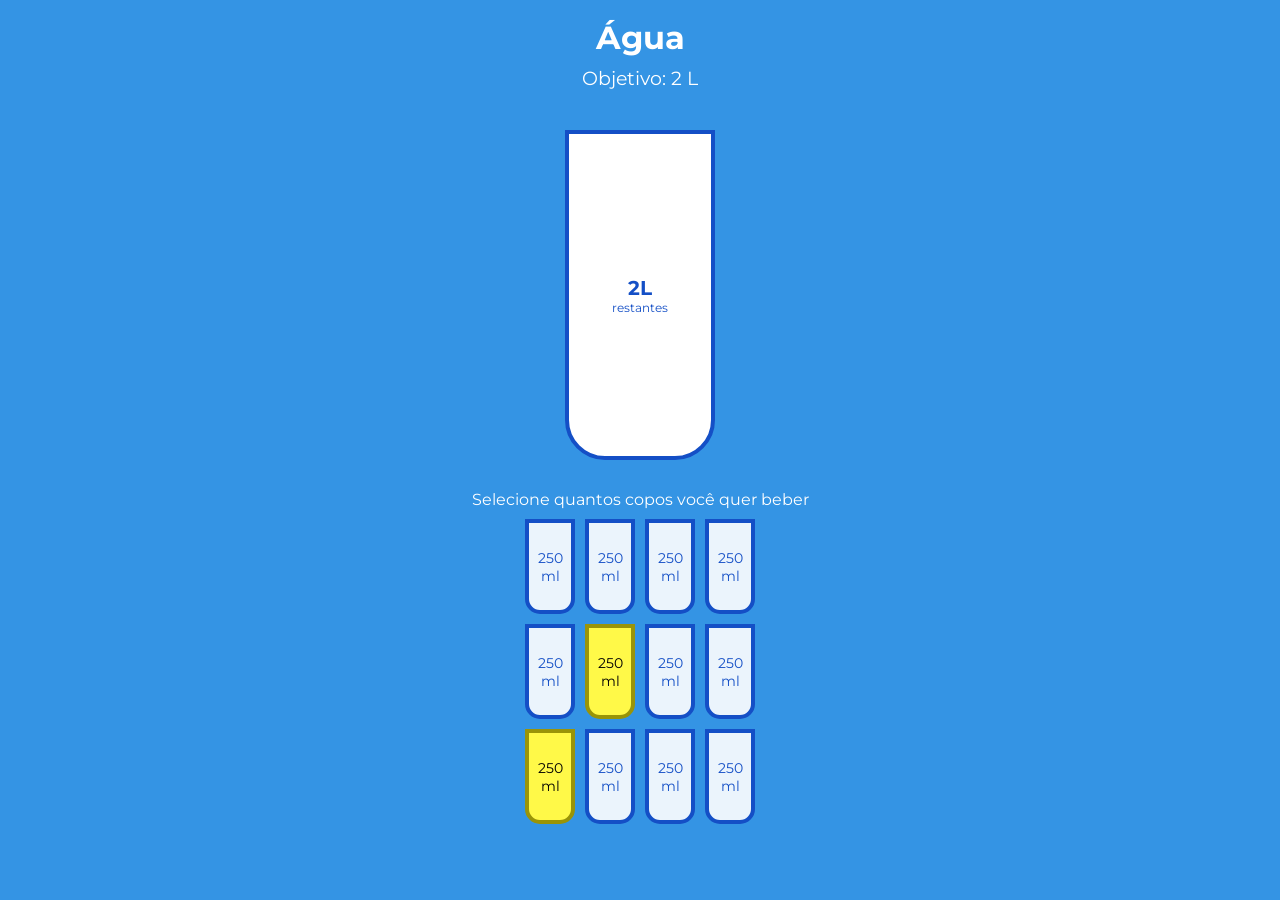
==== agua.html @ 454cf3b5 "Add files via upload" ====
<!DOCTYPE html>
<html lang="pt-br">
  <head>
    <meta charset="UTF-8" />
    <meta name="viewport" content="width=device-width, initial-scale=1.0" />
    <link rel="stylesheet" href="style.css" />
    <title>Beba água</title>
  </head>
  <body>
    <h1>Água</h1>
    <h3>Objetivo: 2 L</h3>

    <div class="cup">
      <div class="restante" id="restante">
        <span id="litros"></span>
        <small>restantes</small>
      </div>

      <div class="porcentagem" id="porcentagem"></div>
      <div class="agua-caindo" aria-hidden="true">
        <span class="gota gota-1"></span>
        <span class="gota gota-2"></span>
        <span class="gota gota-3"></span>
        <span class="gota gota-4"></span>
      </div>
    </div>

    <p class="text">Selecione quantos copos você quer beber</p>

    <div class="cups">
      <div class="cup cup-false">250 ml</div>
      <div class="cup cup-small">250 ml</div>
      <div class="cup cup-small">250 ml</div>
      <div class="cup cup-small">250 ml</div>
      <div class="cup cup-small">250 ml</div>
      <div class="cup cup-small">250 ml</div>
      <div class="cup cup-small">250 ml</div>
      <div class="cup cup-small">250 ml</div>
      <div class="cup cup-small">250 ml</div>
       <div class="cup cup-small">250 ml</div>
        <div class="cup cup-small">250 ml</div>
      <div class="cup cup-false">250 ml</div>
    </div>

    <div class="easteregg" id="easteregg" aria-hidden="true">
      <img src= "images.jpg" alt="Easter egg" >
    </div>

    <script src="script.js"></script>
  </body>
</html>
---- style.css ----
@import url('https://fonts.googleapis.com/css?family=Montserrat:400,600&display=swap');

:root {
  --border-color: #144fc6;
  --fill-color: #6ab3f8;
}

* {
  box-sizing: border-box;
}

body {
  background-color: #3494e4;
  color: #fff;
  font-family: 'Montserrat', sans-serif;
  display: flex;
  flex-direction: column;
  align-items: center;
  margin-bottom: 40px;
}

h1 {
  margin: 10px 0 0;
}

h3 {
  font-weight: 400;
  margin: 10px 0;
}

.cup {
  background-color: #fff;
  border: 4px solid var(--border-color);
  color: var(--border-color);
  border-radius: 0 0 40px 40px;
  height: 330px;
  width: 150px;
  margin: 30px 0;
  display: flex;
  flex-direction: column;
  overflow: hidden;
  position: relative;
}

.cup.overflowing {
  overflow: hidden;
  border-radius: 0 0 40px 40px;
}

.agua-caindo {
  display: none;
  position: absolute;
  width: 100%;
  height: 300px;
  left: 0;
  top: 0;
  z-index: 20;
  pointer-events: none;
  overflow: hidden;
  border-radius: inherit;
}

.cup.overflowing .agua-caindo {
  display: block;
}

.gota {
  position: absolute;
  top: 0;
  width: 14px;
  height: 18px;
  border-radius: 50% 50% 55% 55%;
  background: #80c7ff;
  box-shadow: inset -3px -3px 0 #3a9df0;
  opacity: 0;
}

.cup.overflowing .gota {
  animation: falling-drop 1.2s ease-in forwards;
}

.cup.overflowing .gota-1 {
  left: 18px;
  animation-delay: 0s;
}

.cup.overflowing .gota-2 {
  left: 48px;
  animation-delay: 0.12s;
}

.cup.overflowing .gota-3 {
  left: 78px;
  animation-delay: 0.24s;
}

.cup.overflowing .gota-4 {
  left: 108px;
  animation-delay: 0.36s;
}

@keyframes falling-drop {
  0% {
    transform: translateY(0) scale(0.8);
    opacity: 0;
  }
  15% {
    opacity: 1;
  }
  70% {
    opacity: 1;
  }
  100% {
    transform: translateY(120px) scale(1.15);
    opacity: 0;
  }
}

.cup.cup-small {
  height: 95px;
  width: 50px;
  border-radius: 0 0 15px 15px;
  background-color: rgba(255, 255, 255, 0.9);
  cursor: pointer;
  font-size: 14px;
  align-items: center;
  justify-content: center;
  text-align: center;
  margin: 5px;
  transition: 0.3s ease;
}

.cup.cup-small.full {
  background-color: var(--fill-color);
  color: #fff;
}

.cup.cup-false {
  height: 95px;
  width: 50px;
  border-radius: 0 0 15px 15px;
  background-color: #fff948;
  color: #fff;
  cursor: not-allowed;
  font-size: 14px;
  align-items: center;
  justify-content: center;
  text-align: center;
  margin: 5px;
  border-color: #999408;
  transition: 0.2s ease;
  color: black;
}

.cup.cup-false:hover {
  background-color: #ff2f2f;
  border-color: #000000;
  opacity: 1;
  transform: translateY(-2px);
}

.cup.shake {
  animation: shake 0.5s ease-in-out;
}

@keyframes shake {
  0%, 100% { transform: translateX(0) rotate(0); }
  20% { transform: translateX(-16px) rotate(-4deg); }
  40% { transform: translateX(16px) rotate(4deg); }
  60% { transform: translateX(-12px) rotate(-2deg); }
  80% { transform: translateX(12px) rotate(2deg); }
}

@media (prefers-reduced-motion: reduce) {
  .cup.shake {
    animation: none;
  }
}

.cups {
  display: flex;
  flex-wrap: wrap;
  align-items: center;
  justify-content: center;
  width: 280px;
}

.restante {
  display: flex;
  flex-direction: column;
  align-items: center;
  justify-content: center;
  text-align: center;
  flex: 1;
  transition: 0.3s ease;
}

.restante span {
  font-size: 20px;
  font-weight: bold;
}

.restante small {
  font-size: 12px;
}

.porcentagem {
  background-color: var(--fill-color);
  display: flex;
  align-items: center;
  justify-content: center;
  font-weight: bold;
  font-size: 30px;
  height: 0;
  transition: 0.3s ease;
}

.text {
  text-align: center;
  margin: 0 0 5px;
}

.easteregg {
  position: fixed;
  inset: 50% auto auto 50%;
  width: 0;
  height: 0;
  opacity: 0;
  z-index: 9999;
  pointer-events: none;
  overflow: hidden;
  transform: translate(-50%, -50%);
}

.easteregg img {
  width: 100vw;
  height: 100vh;
  object-fit: cover;
}

.easteregg.active {
  animation: expand-screen 1.2s cubic-bezier(.2, .8, .2, 1) forwards;
}

@keyframes expand-screen {
  0% {
    width: 0;
    height: 0;
    opacity: 1;
  }
  100% {
    width: 100vw;
    height: 100vh;
    opacity: 1;
  }
}

@media (prefers-reduced-motion: reduce) {
  .easteregg.active {
    animation: none;
    width: 100vw;
    height: 100vh;
    opacity: 1;
  }
}
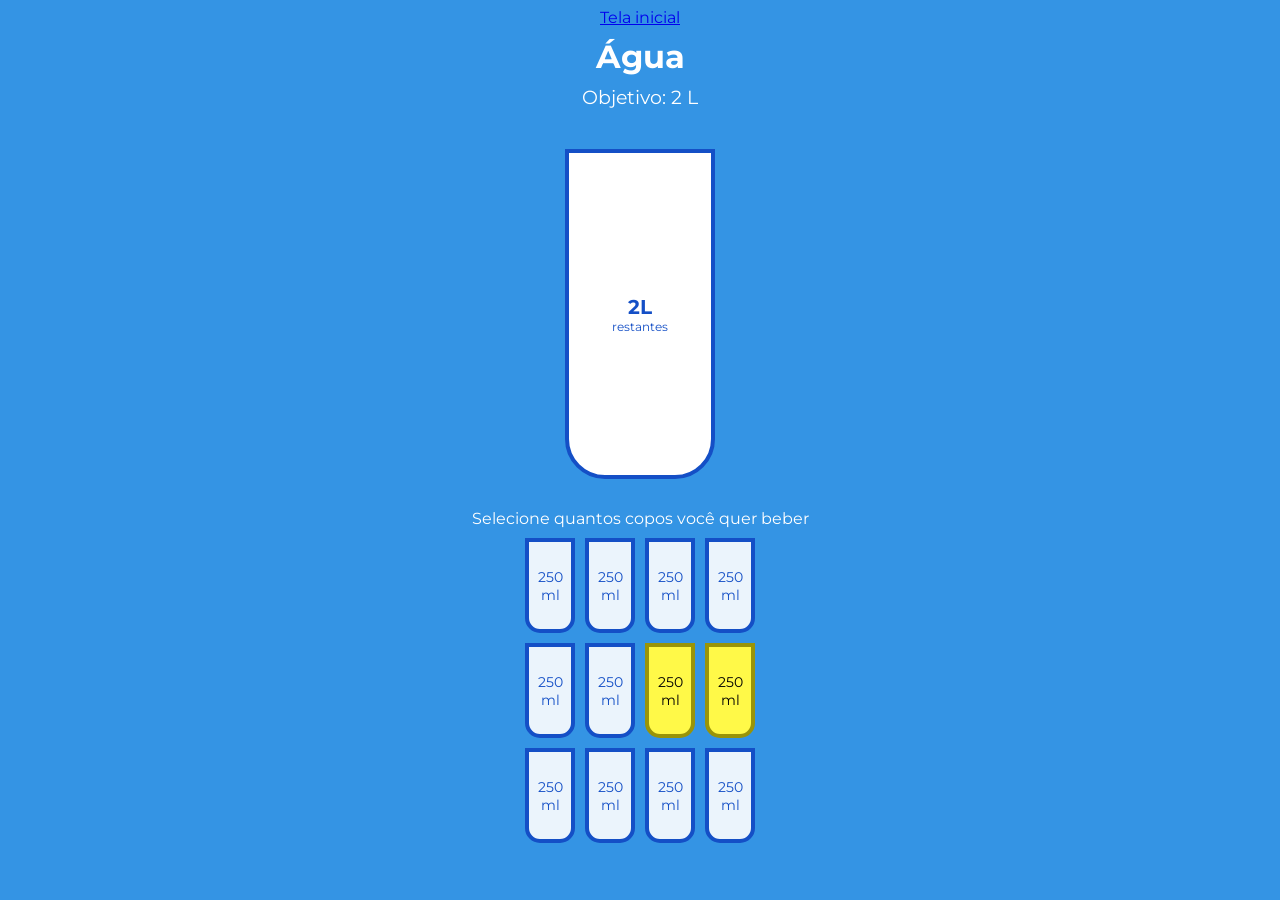
==== commit e3ac6dc0: "Add link to initial screen in agua.html" ====
--- a/agua.html
+++ b/agua.html
@@ -7,6 +7,7 @@
     <title>Beba água</title>
   </head>
   <body>
+         <a class="botao" href="index.html">Tela inicial</a>
     <h1>Água</h1>
     <h3>Objetivo: 2 L</h3>
 
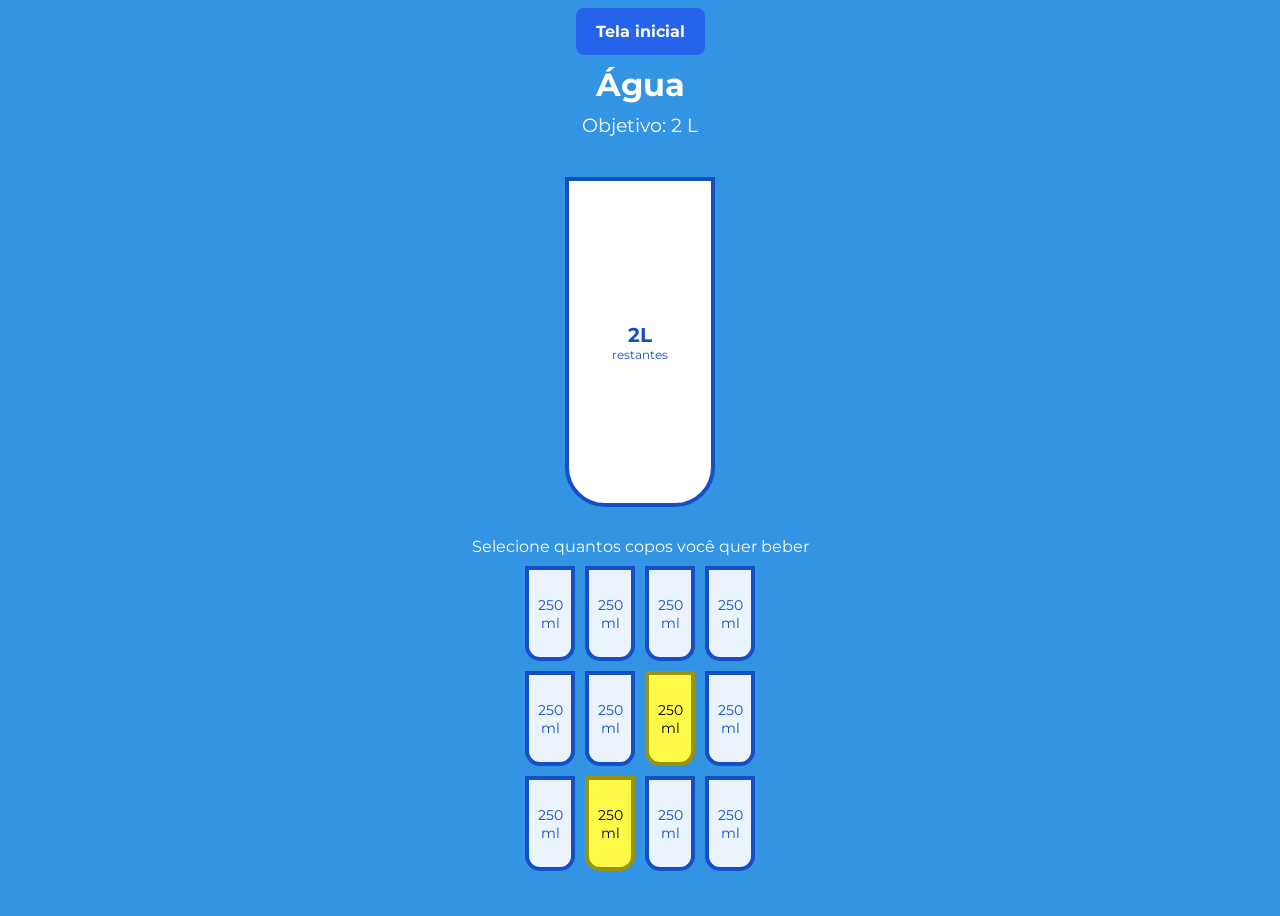
==== commit a61b6c25: "Add button styles to agua.html Added CSS styles for button hover effects." ====
--- a/agua.html
+++ b/agua.html
@@ -6,6 +6,24 @@
     <link rel="stylesheet" href="style.css" />
     <title>Beba água</title>
   </head>
+    <style>
+              .botao {
+        display: block;
+        padding: 14px 20px;
+        border-radius: 8px;
+        background: #2563eb;
+        color: #fff;
+        text-decoration: none;
+        font-weight: bold;
+        transition: 0.2s;
+      }
+
+      .botao:hover {
+        background: #1d4ed8;
+        transform: translateY(-2px);
+      }
+
+    </style>
   <body>
          <a class="botao" href="index.html">Tela inicial</a>
     <h1>Água</h1>
